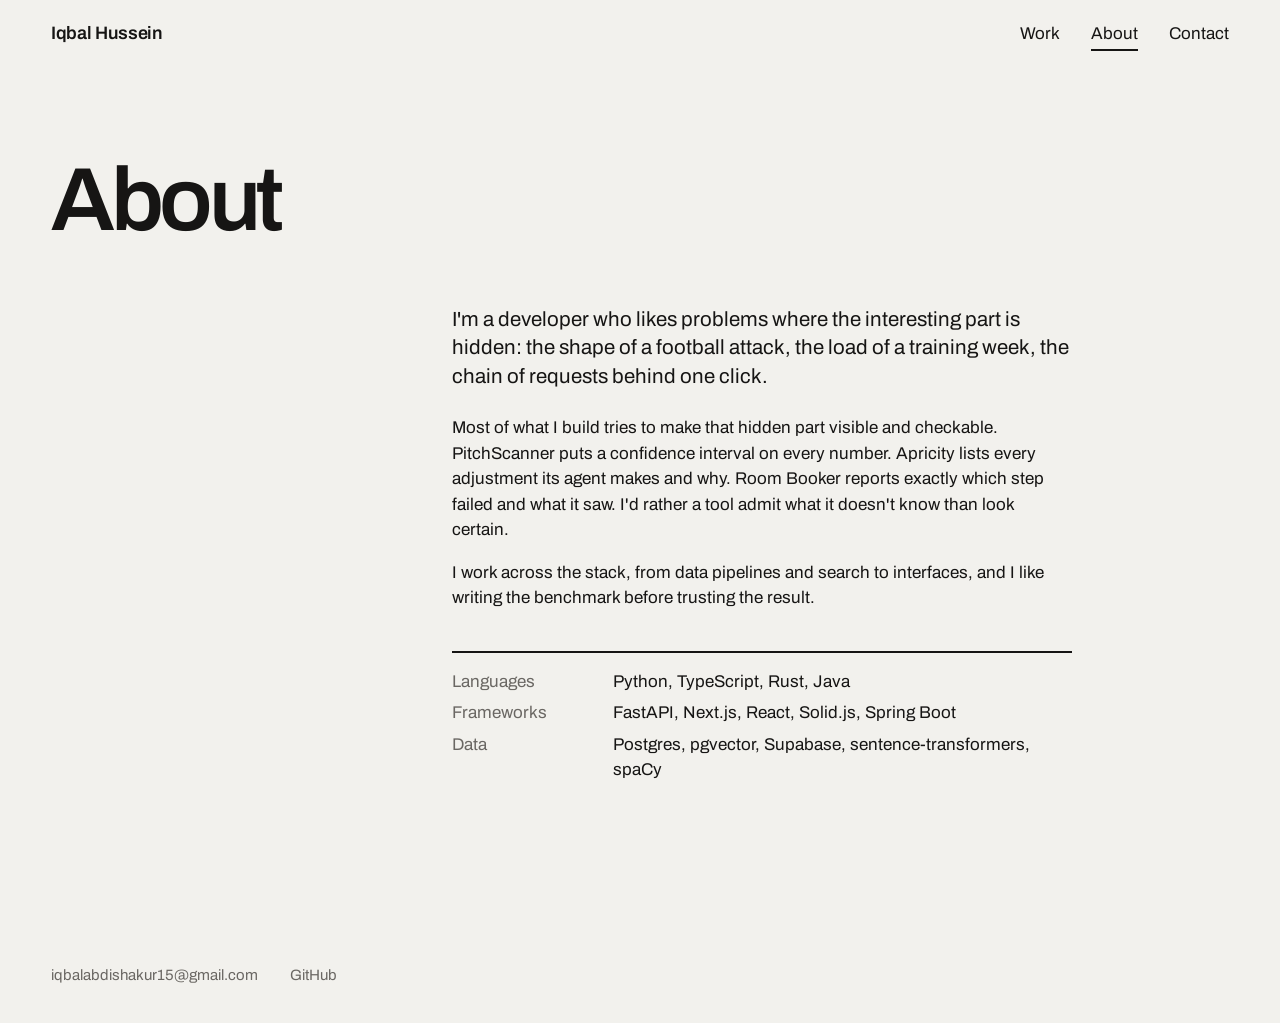
==== about.html @ f3cfa5e2 "Add portfolio site Static site for iqbalhussein.dev: home, work index, seven project pages, about an" ====
<!doctype html>
<html lang="en">
<head>
<meta charset="utf-8">
<meta name="viewport" content="width=device-width, initial-scale=1">
<title>About — Iqbal Hussein</title>
<meta name="description" content="Iqbal Hussein builds software. Selected projects, with live sites and source code.">
<link rel="icon" href="data:image/svg+xml,<svg xmlns='http://www.w3.org/2000/svg' viewBox='0 0 32 32'><rect width='32' height='32' fill='%239E1A1F'/><circle cx='16' cy='16' r='8' fill='none' stroke='white' stroke-width='3'/></svg>">
<link rel="preconnect" href="https://fonts.googleapis.com"><link rel="preconnect" href="https://fonts.gstatic.com" crossorigin><link href="https://fonts.googleapis.com/css2?family=Archivo:wght@400;600&display=swap" rel="stylesheet">
<link rel="stylesheet" href="styles.css">
</head>
<body>
<header class="top">
  <a class="wordmark" href="index.html">Iqbal Hussein</a>
  <nav aria-label="Main"><a href="work.html">Work</a><a href="about.html" aria-current="page">About</a><a href="contact.html">Contact</a></nav>
</header>

<main class="prose-page">
  <h1>About</h1>
  <div class="prose">
    <p class="lede">I'm a developer who likes problems where the interesting part is hidden: the shape of a
    football attack, the load of a training week, the chain of requests behind one click.</p>
    <p>Most of what I build tries to make that hidden part visible and checkable. PitchScanner puts a
    confidence interval on every number. Apricity lists every adjustment its agent makes and why.
    Room Booker reports exactly which step failed and what it saw. I'd rather a tool admit what it
    doesn't know than look certain.</p>
    <p>I work across the stack, from data pipelines and search to interfaces, and I like writing the
    benchmark before trusting the result.</p>
    <dl class="facts">
      <dt>Languages</dt><dd>Python, TypeScript, Rust, Java</dd>
      <dt>Frameworks</dt><dd>FastAPI, Next.js, React, Solid.js, Spring Boot</dd>
      <dt>Data</dt><dd>Postgres, pgvector, Supabase, sentence-transformers, spaCy</dd>
    </dl>
  </div>
</main>
<footer class="foot">
  <a href="mailto:iqbalabdishakur15@gmail.com">iqbalabdishakur15@gmail.com</a>
  <a href="https://github.com/IqbalHussein">GitHub</a>
</footer>
</body>
</html>
---- styles.css ----
:root {
  --paper: #F2F1ED;
  --ink: #161514;
  --grey: #6A6763;
  --rule: #161514;
  --faint: #D4D1CB;
  --signal: #9E1A1F;
  --edge: clamp(16px, 4vw, 56px);
  --gap: clamp(12px, 2vw, 28px);
}
@media (prefers-color-scheme: dark) {
  :root {
    --paper: #121110; --ink: #EDEBE6; --grey: #9A968F; --rule: #EDEBE6;
    --faint: #34312E; --signal: #D9453F;
  }
}

* { box-sizing: border-box; margin: 0; padding: 0; }
body {
  background: var(--paper); color: var(--ink);
  font-family: "Archivo", "Helvetica Neue", Helvetica, Arial, sans-serif;
  font-size: 17px; line-height: 1.5;
  -webkit-font-smoothing: antialiased;
}
a { color: inherit; text-decoration: none; }
a:focus-visible { outline: 2px solid var(--signal); outline-offset: 3px; }
ul, ol { list-style: none; }

/* ---------- Header and footer ---------- */
.top {
  display: flex; justify-content: space-between; align-items: baseline; gap: 16px;
  padding: 20px var(--edge);
}
.wordmark { font-weight: 600; font-size: 18px; letter-spacing: -0.02em; }
.top nav { display: flex; gap: clamp(14px, 2.4vw, 32px); }
.top nav a { padding-bottom: 2px; border-bottom: 2px solid transparent; }
.top nav a:hover { border-color: var(--faint); }
.top nav a[aria-current="page"] { border-color: var(--ink); }

.foot {
  display: flex; flex-wrap: wrap; gap: 8px 32px;
  padding: 28px var(--edge) 36px; margin-top: clamp(80px, 12vw, 160px);
  color: var(--grey); font-size: 15px;
}
.foot a:hover { color: var(--ink); }

/* ---------- Pictograms ---------- */
.mark { display: block; width: 100%; height: auto; overflow: visible; }
.mark * { fill: none; stroke: var(--ink); stroke-width: 2.5; stroke-linejoin: round; stroke-linecap: round; }
.mark .fill, .mark .dot { fill: var(--ink); }
.mark .hollow, .mark .tri { fill: var(--paper); }
.mark .s { stroke: var(--signal); }
.mark .s.fill, .mark .s .fill, .mark g.s.fill * { fill: var(--signal); stroke: var(--signal); }
.mark .dash { stroke-dasharray: 3 5; stroke-width: 1.5; }
.mark .thin, .mark .thin * { stroke-width: 1; }
.mark-large * { stroke-width: 1.6; }
.mark-large g.s.fill * { stroke-width: 0; }
.mark-large .thin, .mark-large .thin * { stroke-width: .8; }

/* ---------- Home ---------- */
.is-home { min-height: 100svh; display: flex; flex-direction: column; }
.home {
  flex: 1; display: flex; flex-direction: column; justify-content: flex-end;
  padding: 48px var(--edge) var(--edge);
}
.home-name {
  font-weight: 600;
  font-size: clamp(48px, min(23vw, calc((100svh - 250px) / 1.95)), 440px); line-height: .9; letter-spacing: -0.055em;
  margin-left: -0.06em;
}
.home-actions { display: flex; flex-wrap: wrap; gap: 10px; margin-top: clamp(28px, 4vw, 56px); }
.btn {
  border: 2px solid var(--ink); padding: 12px 22px; font-weight: 600; font-size: 17px;
}
.btn-solid { background: var(--ink); color: var(--paper); }
.btn:hover { background: var(--signal); border-color: var(--signal); color: #fff; }

/* ---------- Work index ---------- */
.work-page h1 {
  font-weight: 600;
  font-size: clamp(56px, 7vw, 128px); line-height: .9; letter-spacing: -0.05em;
  padding: clamp(40px, 7vw, 100px) var(--edge) clamp(40px, 5vw, 72px);
}
.index { padding: 0 var(--edge); }
.row {
  display: grid; grid-template-columns: repeat(12, 1fr); column-gap: var(--gap);
  border-top: 2px solid var(--rule); padding: clamp(18px, 2.4vw, 30px) 0;
}
.row:last-child { border-bottom: 2px solid var(--rule); }
.row-main {
  grid-column: 1 / 10;
  display: grid; grid-template-columns: clamp(56px, 7vw, 104px) minmax(0, 1fr) minmax(0, 1fr);
  column-gap: var(--gap); align-items: start;
}
.row-title {
  font-weight: 600;
  font-size: clamp(34px, 4.4vw, 72px); line-height: .95; letter-spacing: -0.05em;
  text-transform: none;
}
.row-short { padding-top: .35em; max-width: 34ch; }
.row-links {
  grid-column: 10 / 13; display: flex; flex-direction: column; align-items: flex-end; gap: 4px;
  padding-top: .35em; font-size: 15px; text-align: right;
}
.ext { color: var(--grey); text-decoration: underline; text-decoration-color: var(--faint); text-underline-offset: 4px; }
.ext:hover { color: var(--signal); text-decoration-color: var(--signal); }

.row-main:hover .row-title { color: var(--signal); }
.row-main:hover .mark * { stroke: var(--signal); }
.row-main:hover .mark .fill, .row-main:hover .mark .dot { fill: var(--signal); }

/* The one orchestrated moment: pictograms draw themselves on first load. */
@media (prefers-reduced-motion: no-preference) {
  .index .mark * { stroke-dasharray: 400; stroke-dashoffset: 400; animation: draw 1.4s cubic-bezier(.5,0,.2,1) forwards; }
  .index .mark .dash { stroke-dasharray: 3 5; stroke-dashoffset: 0; animation: none; }
  .index .mark .fill, .index .mark .dot, .index .mark .s.fill, .index .mark g.s.fill * { fill-opacity: 0; animation: draw 1.4s cubic-bezier(.5,0,.2,1) forwards, fillin .4s 1.1s forwards; }
  .index .row:nth-child(2) .mark * { animation-delay: .08s, 1.18s; }
  .index .row:nth-child(3) .mark * { animation-delay: .16s, 1.26s; }
  .index .row:nth-child(4) .mark * { animation-delay: .24s, 1.34s; }
  .index .row:nth-child(5) .mark * { animation-delay: .32s, 1.42s; }
  .index .row:nth-child(6) .mark * { animation-delay: .40s, 1.50s; }
  .index .row:nth-child(7) .mark * { animation-delay: .48s, 1.58s; }
  @keyframes draw { to { stroke-dashoffset: 0; } }
  @keyframes fillin { to { fill-opacity: 1; } }
}

/* ---------- Project page ---------- */
.project {
  display: grid; grid-template-columns: repeat(12, 1fr); column-gap: var(--gap);
  padding: clamp(40px, 7vw, 100px) var(--edge) 0;
}
.project-figure { grid-column: 1 / 6; }
.project-figure .mark { position: sticky; top: 32px; max-width: 440px; }
.project-text { grid-column: 7 / 13; max-width: 62ch; }
.project h1, .prose-page h1 {
  font-weight: 600;
  font-size: clamp(56px, 7vw, 128px); line-height: .9; letter-spacing: -0.05em;
}
.lede { font-size: clamp(19px, 1.6vw, 23px); line-height: 1.4; margin-top: clamp(24px, 3vw, 40px); }
.actions { display: flex; flex-wrap: wrap; gap: 10px; margin-top: 28px; }
.actions .ext {
  color: var(--ink); text-decoration: none;
  border: 2px solid var(--ink); padding: 8px 14px; font-weight: 600;
}
.actions .ext:first-child { background: var(--ink); color: var(--paper); }
.actions .ext:hover { background: var(--signal); border-color: var(--signal); color: #fff; }

.facts {
  display: grid; grid-template-columns: 8.5em 1fr; gap: 6px 16px;
  margin-top: 40px; padding-top: 16px; border-top: 2px solid var(--rule);
}
.facts dt { color: var(--grey); }
.facts a { text-decoration: underline; text-decoration-color: var(--faint); text-underline-offset: 4px; }
.facts a:hover { color: var(--signal); text-decoration-color: var(--signal); }

.project h2 { font-size: 17px; font-weight: 600; margin-top: 40px; }
.points { margin-top: 10px; }
.points li { padding: 10px 0 10px 28px; border-top: 1px solid var(--faint); position: relative; }
.points li::before {
  content: ""; position: absolute; left: 0; top: 19px; width: 12px; height: 2px; background: var(--signal);
}

.pager {
  grid-column: 1 / 13; display: grid; grid-template-columns: 1fr 1fr; gap: var(--gap);
  margin-top: clamp(72px, 10vw, 140px); border-top: 2px solid var(--rule); padding-top: 16px;
}
.pager a { font-weight: 600; font-size: clamp(26px, 3vw, 44px); line-height: 1; letter-spacing: -0.04em; }
.pager a:last-child { text-align: right; }
.pager a span { display: block; font-size: 15px; font-weight: 400; letter-spacing: 0; color: var(--grey); margin-bottom: 6px; }
.pager a:hover { color: var(--signal); }

/* ---------- About and contact ---------- */
.prose-page {
  display: grid; grid-template-columns: repeat(12, 1fr); column-gap: var(--gap);
  padding: clamp(40px, 7vw, 100px) var(--edge) 0;
}
.prose-page h1 { grid-column: 1 / 13; }
.prose { grid-column: 5 / 12; max-width: 62ch; margin-top: clamp(32px, 5vw, 72px); }
.prose p + p { margin-top: 1em; }
.prose .lede { margin-top: 0; margin-bottom: 1.2em; }
.big-link a {
  font-weight: 600; letter-spacing: -0.035em;
  font-size: clamp(24px, 2.6vw, 40px); line-height: 1.15;
  border-bottom: 3px solid var(--signal);
}
.big-link a:hover { color: var(--signal); }

/* ---------- Narrow screens ---------- */
@media (max-width: 860px) {
  .row-main { grid-column: 1 / 13; grid-template-columns: 64px minmax(0, 1fr); row-gap: 10px; }
  .row-short { grid-column: 2 / 3; padding-top: 0; }
  .row-links { grid-column: 1 / 13; flex-direction: row; justify-content: flex-start; gap: 4px 20px;
    padding: 12px 0 0 calc(64px + var(--gap)); text-align: left; }
  .project-figure { grid-column: 1 / 13; }
  .project-figure .mark { position: static; max-width: 180px; margin-bottom: 32px; }
  .project-text { grid-column: 1 / 13; }
  .prose { grid-column: 1 / 13; }
}
@media (max-width: 480px) {
  .row-main { grid-template-columns: 48px minmax(0, 1fr); }
  .row-links { padding-left: calc(48px + var(--gap)); flex-wrap: wrap; }
  .facts { grid-template-columns: 1fr; gap: 0; }
  .facts dd { margin-bottom: 10px; }
}
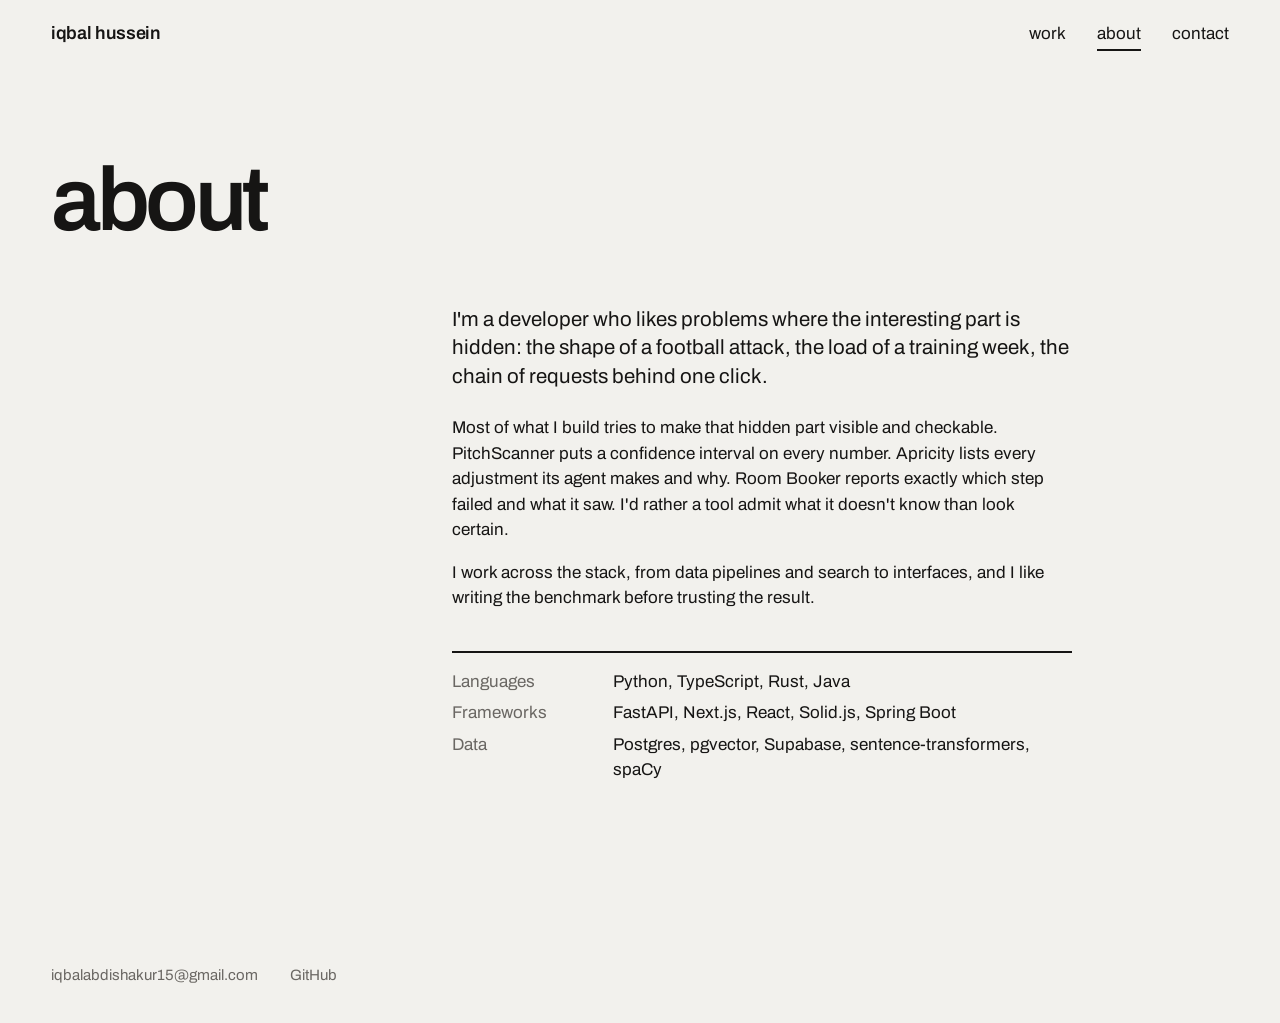
==== commit f431dd5b: "Add demo videos and lowercase the site chrome Project pages for PitchScanner, Apricity and Java to U" ====
--- a/about.html
+++ b/about.html
@@ -11,12 +11,12 @@
 </head>
 <body>
 <header class="top">
-  <a class="wordmark" href="index.html">Iqbal Hussein</a>
-  <nav aria-label="Main"><a href="work.html">Work</a><a href="about.html" aria-current="page">About</a><a href="contact.html">Contact</a></nav>
+  <a class="wordmark" href="index.html">iqbal hussein</a>
+  <nav aria-label="Main"><a href="work.html">work</a><a href="about.html" aria-current="page">about</a><a href="contact.html">contact</a></nav>
 </header>
 
 <main class="prose-page">
-  <h1>About</h1>
+  <h1>about</h1>
   <div class="prose">
     <p class="lede">I'm a developer who likes problems where the interesting part is hidden: the shape of a
     football attack, the load of a training week, the chain of requests behind one click.</p>
--- a/styles.css
+++ b/styles.css
@@ -129,9 +129,18 @@
   display: grid; grid-template-columns: repeat(12, 1fr); column-gap: var(--gap);
   padding: clamp(40px, 7vw, 100px) var(--edge) 0;
 }
-.project-figure { grid-column: 1 / 6; }
-.project-figure .mark { position: sticky; top: 32px; max-width: 440px; }
-.project-text { grid-column: 7 / 13; max-width: 62ch; }
+.project-figure { grid-column: 1 / 6; grid-row: 1; align-self: start; }
+.project-figure .mark { max-width: 340px; }
+.project-head { grid-column: 7 / 13; grid-row: 1; max-width: 62ch; }
+.project-body { grid-column: 7 / 13; max-width: 62ch; margin-top: clamp(48px, 6vw, 88px); }
+.project-body .facts { margin-top: 0; }
+
+.demo { grid-column: 1 / 13; margin-top: clamp(48px, 6vw, 88px); }
+.demo video {
+  display: block; width: 100%; height: auto; aspect-ratio: 16 / 10;
+  background: var(--faint); border: 1px solid var(--faint); cursor: pointer;
+}
+.demo figcaption { margin-top: 12px; color: var(--grey); font-size: 15px; max-width: 62ch; }
 .project h1, .prose-page h1 {
   font-weight: 600;
   font-size: clamp(56px, 7vw, 128px); line-height: .9; letter-spacing: -0.05em;
@@ -192,8 +201,9 @@
   .row-links { grid-column: 1 / 13; flex-direction: row; justify-content: flex-start; gap: 4px 20px;
     padding: 12px 0 0 calc(64px + var(--gap)); text-align: left; }
   .project-figure { grid-column: 1 / 13; }
-  .project-figure .mark { position: static; max-width: 180px; margin-bottom: 32px; }
-  .project-text { grid-column: 1 / 13; }
+  .project-figure .mark { max-width: 160px; margin-bottom: 32px; }
+  .project-figure { grid-row: auto; }
+  .project-head, .project-body { grid-column: 1 / 13; grid-row: auto; }
   .prose { grid-column: 1 / 13; }
 }
 @media (max-width: 480px) {
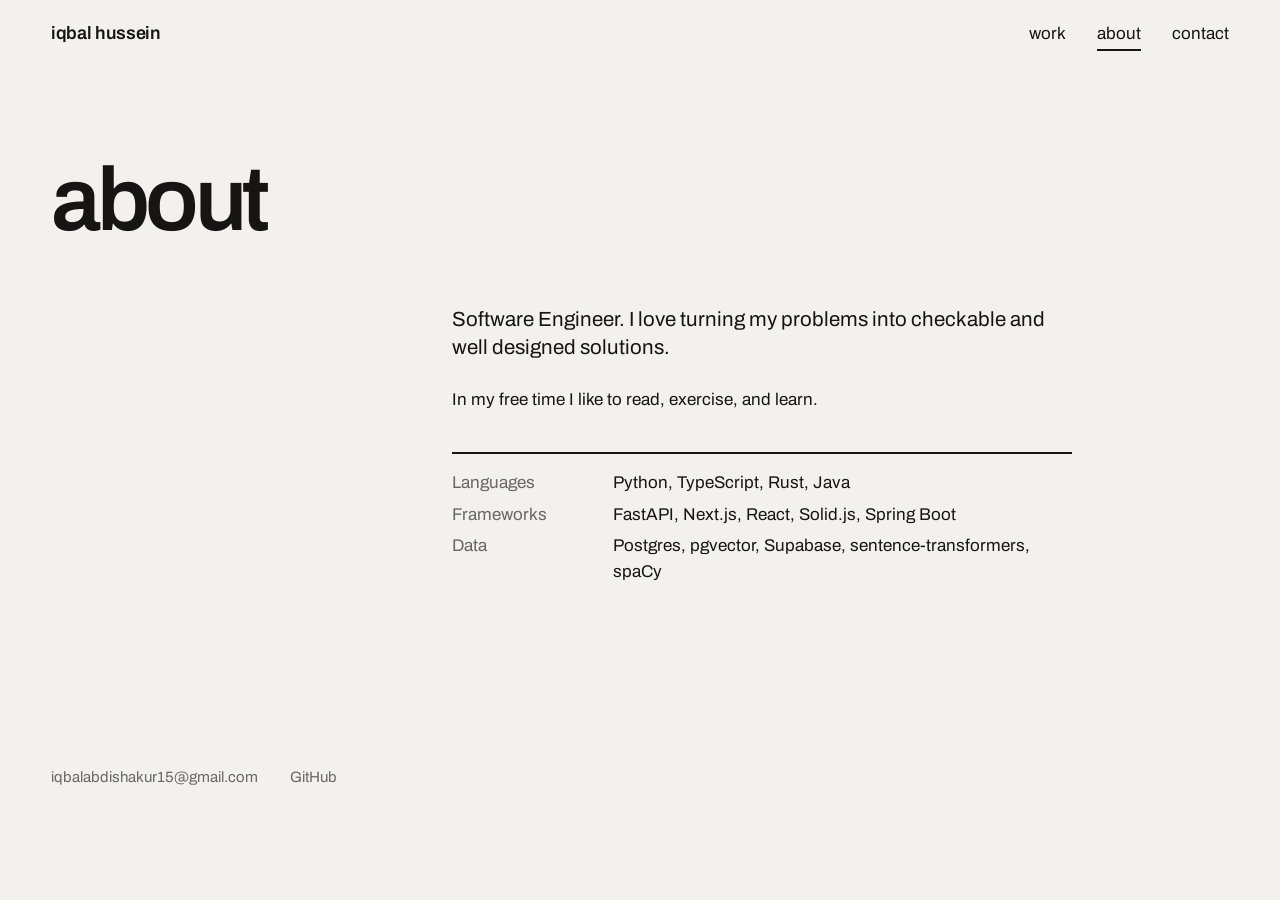
==== commit b9d4a673: "Rewrite the About page text Co-Authored-By: Claude Opus 5.5 <noreply@anthropic.com> Claude-Session: " ====
--- a/about.html
+++ b/about.html
@@ -18,14 +18,8 @@
 <main class="prose-page">
   <h1>about</h1>
   <div class="prose">
-    <p class="lede">I'm a developer who likes problems where the interesting part is hidden: the shape of a
-    football attack, the load of a training week, the chain of requests behind one click.</p>
-    <p>Most of what I build tries to make that hidden part visible and checkable. PitchScanner puts a
-    confidence interval on every number. Apricity lists every adjustment its agent makes and why.
-    Room Booker reports exactly which step failed and what it saw. I'd rather a tool admit what it
-    doesn't know than look certain.</p>
-    <p>I work across the stack, from data pipelines and search to interfaces, and I like writing the
-    benchmark before trusting the result.</p>
+    <p class="lede">Software Engineer. I love turning my problems into checkable and well designed solutions.</p>
+    <p>In my free time I like to read, exercise, and learn.</p>
     <dl class="facts">
       <dt>Languages</dt><dd>Python, TypeScript, Rust, Java</dd>
       <dt>Frameworks</dt><dd>FastAPI, Next.js, React, Solid.js, Spring Boot</dd>
